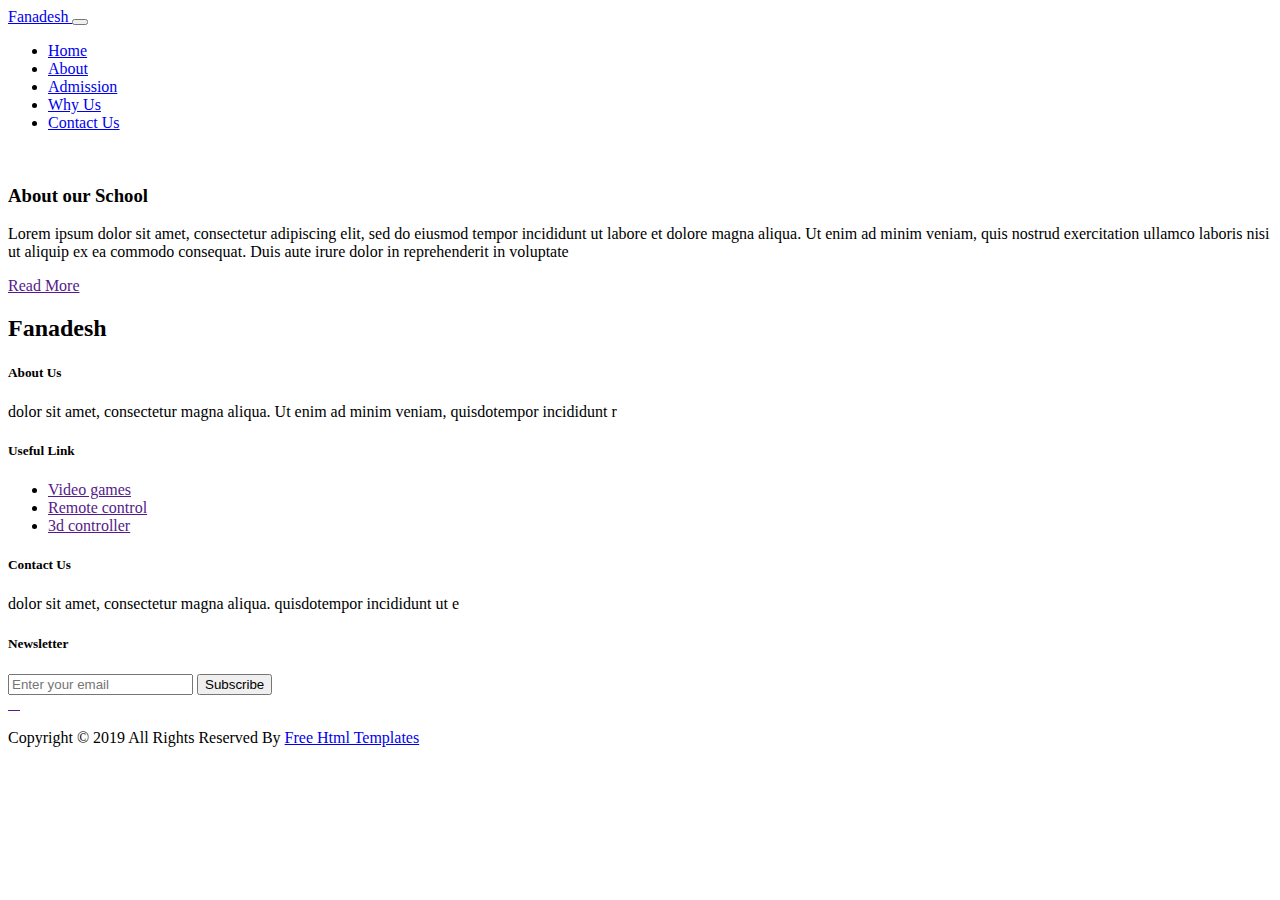
==== about.html @ c308b406 "Add files via upload" ====
<!DOCTYPE html>
<html>

<head>
  <!-- Basic -->
  <meta charset="utf-8" />
  <meta http-equiv="X-UA-Compatible" content="IE=edge" />
  <!-- Mobile Metas -->
  <meta name="viewport" content="width=device-width, initial-scale=1, shrink-to-fit=no" />
  <!-- Site Metas -->
  <meta name="keywords" content="" />
  <meta name="description" content="" />
  <meta name="author" content="" />

  <title>Fanadesh</title>



  <!-- bootstrap core css -->
  <link rel="stylesheet" type="text/css" href="css/bootstrap.css" />
  <!-- progress barstle -->
  <link rel="stylesheet" href="css/css-circular-prog-bar.css">
  <!-- fonts style -->
  <link href="https://fonts.googleapis.com/css?family=Poppins:400,700|Raleway:400,600&display=swap" rel="stylesheet">
  <!-- font wesome stylesheet -->
  <link rel="stylesheet" href="https://maxcdn.bootstrapcdn.com/font-awesome/4.3.0/css/font-awesome.min.css">
  <!-- Custom styles for this template -->
  <link href="css/style.css" rel="stylesheet" />
  <!-- responsive style -->
  <link href="css/responsive.css" rel="stylesheet" />




  <link rel="stylesheet" href="css/css-circular-prog-bar.css">


</head>

<body class="sub_page">
  <div class="top_container ">
    <!-- header section strats -->
    <header class="header_section">
      <div class="container">
        <nav class="navbar navbar-expand-lg custom_nav-container ">
          <a class="navbar-brand" href="index.html">
            <span>
              Fanadesh
            </span>
          </a>
          <button class="navbar-toggler" type="button" data-toggle="collapse" data-target="#navbarSupportedContent"
            aria-controls="navbarSupportedContent" aria-expanded="false" aria-label="Toggle navigation">
            <span class="navbar-toggler-icon"></span>
          </button>

          <div class="collapse navbar-collapse" id="navbarSupportedContent">
            <div class="d-flex ml-auto flex-column flex-lg-row align-items-center">
              <ul class="navbar-nav  ">
                <li class="nav-item active">
                  <a class="nav-link" href="index.html"> Home <span class="sr-only">(current)</span></a>
                </li>
                <li class="nav-item ">
                  <a class="nav-link" href="about.html"> About </a>
                </li>

                <li class="nav-item ">
                  <a class="nav-link" href="admission.html"> Admission </a>
                </li>

                <li class="nav-item">
                  <a class="nav-link" href="why.html"> Why Us </a>
                </li>

                <li class="nav-item">
                  <a class="nav-link" href="contact.html">Contact Us</a>
                </li>

              </ul>
            </div>
        </nav>
      </div>
    </header>
  </div>
  <!-- end header section -->

  <div class="common_style">

    <!-- about section -->
    <section class="about_section">
      <div class="container">
        <div class="row">
          <div class="col-md-6">
            <div class="about_img-container">
              <img src="images/about.png" alt="">
            </div>
          </div>
          <div class="col-md-6">
            <div class="about_detail-box">
              <h3>
                About our School
              </h3>
              <p>
                Lorem ipsum dolor sit amet, consectetur adipiscing elit, sed do eiusmod tempor incididunt ut labore et
                dolore magna aliqua. Ut enim ad minim veniam, quis nostrud exercitation ullamco laboris nisi ut aliquip
                ex ea commodo consequat. Duis aute irure dolor in reprehenderit in voluptate
              </p>
              <div class="">
                <a href="" class="call_to-btn btn_white-border">
                  Read More
                </a>
              </div>
            </div>
          </div>
        </div>
      </div>
    </section>


    <!-- end about section -->



  </div>



  <section class="info_section layout_padding-top">
    <div class="info_logo-box">
      <h2>
        Fanadesh
      </h2>
    </div>
    <div class="container layout_padding2">
      <div class="row">
        <div class="col-md-3">
          <h5>
            About Us
          </h5>
          <p>
            dolor sit amet, consectetur magna aliqua. Ut enim ad minim veniam, quisdotempor incididunt r
          </p>
        </div>
        <div class="col-md-3">
          <h5>
            Useful Link
          </h5>
          <ul>
            <li>
              <a href="">
                Video games
              </a>
            </li>
            <li>
              <a href="">
                Remote control
              </a>
            </li>
            <li>
              <a href="">
                3d controller
              </a>
            </li>
          </ul>
        </div>
        <div class="col-md-3">
          <h5>
            Contact Us
          </h5>
          <p>
            dolor sit amet, consectetur magna aliqua. quisdotempor incididunt ut e
          </p>
        </div>
        <div class="col-md-3">

          <div class="subscribe_container">
            <h5>
              Newsletter
            </h5>
            <div class="form_container">
              <form action="">
                <input type="email" placeholder="Enter your email">
                <button type="submit">
                  Subscribe
                </button>
              </form>
            </div>
          </div>

        </div>
      </div>
    </div>
    <div class="container">
      <div class="social_container">

        <div class="social-box">
          <a href="">
            <img src="images/fb.png" alt="">
          </a>

          <a href="">
            <img src="images/twitter.png" alt="">
          </a>
          <a href="">
            <img src="images/linkedin.png" alt="">
          </a>
          <a href="">
            <img src="images/instagram.png" alt="">
          </a>
        </div>
      </div>
    </div>
  </section>

  <!-- footer section -->
  <section class="container-fluid footer_section">
    <p>
      Copyright &copy; 2019 All Rights Reserved By
      <a href="https://html.design/">Free Html Templates</a>
    </p>
  </section>
  <!-- footer section -->

  <script type="text/javascript" src="js/jquery-3.4.1.min.js"></script>
  <script type="text/javascript" src="js/bootstrap.js"></script>


</body>

</html>
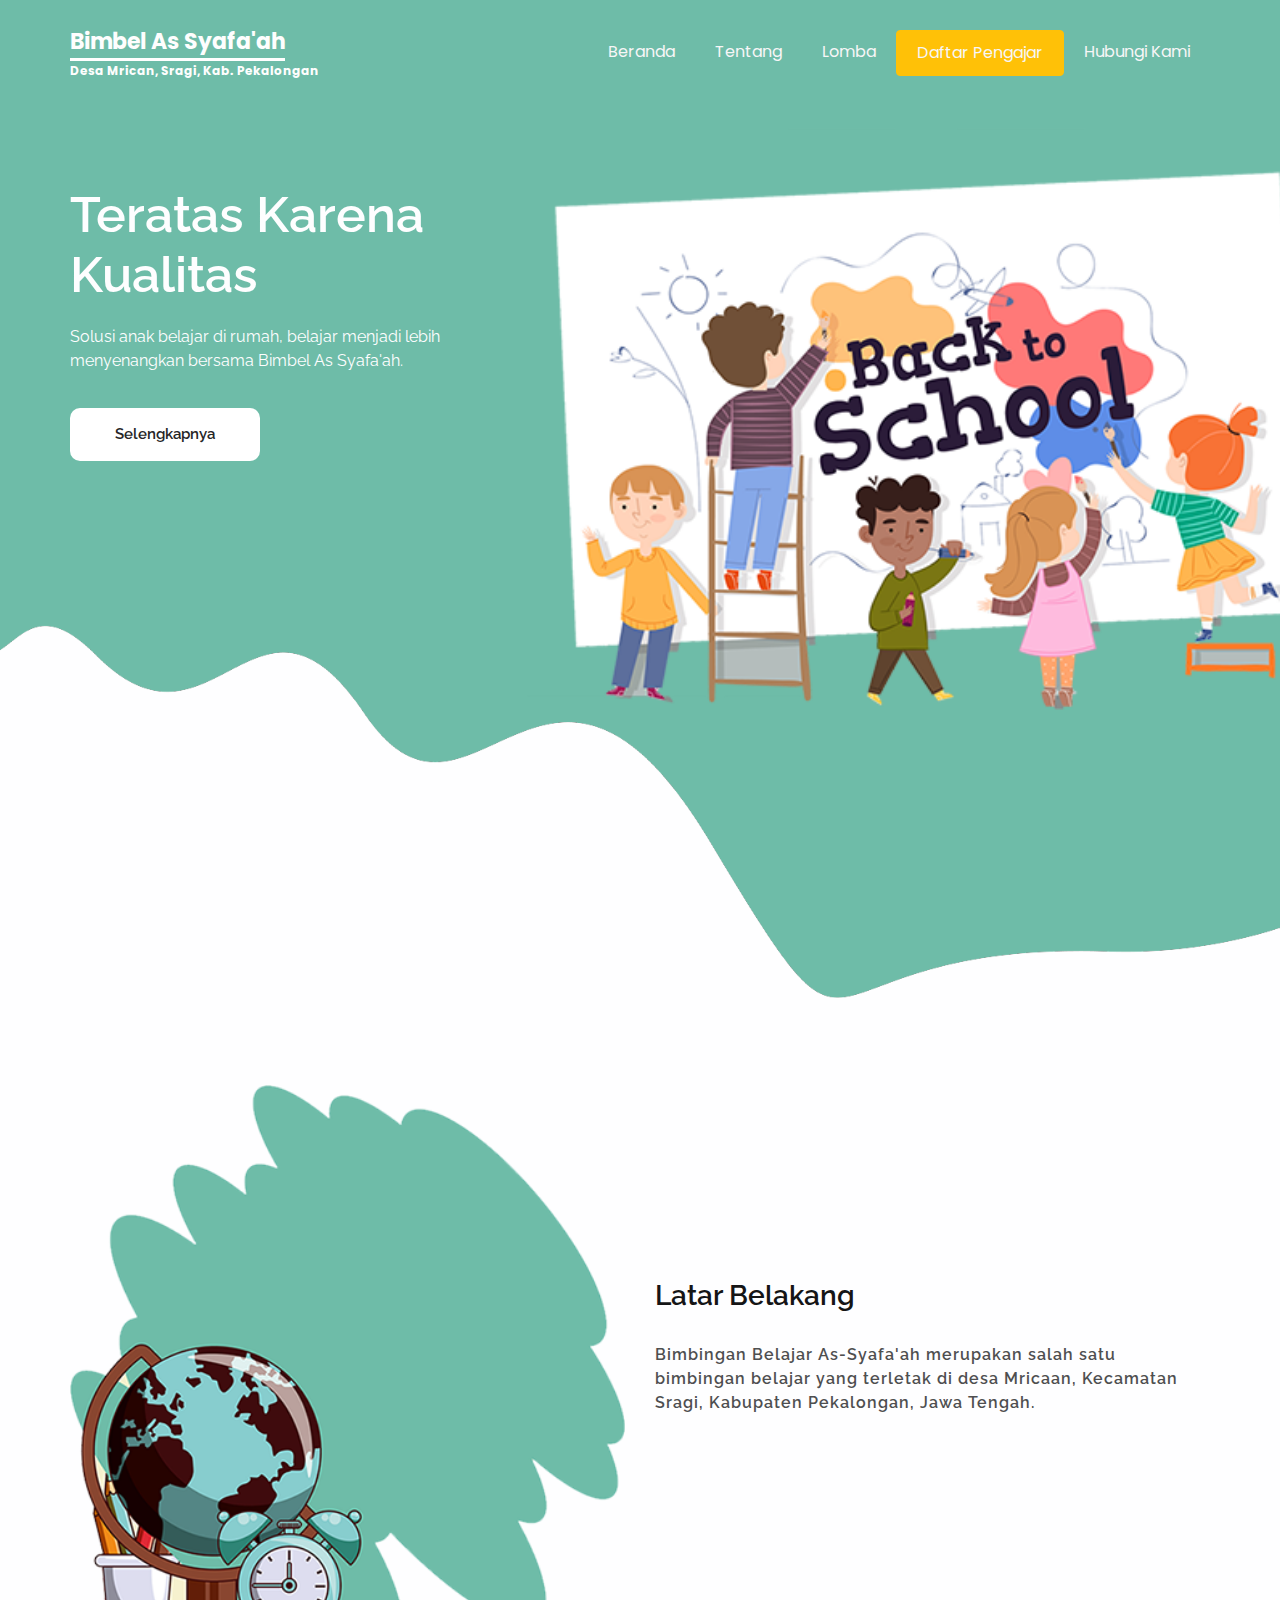
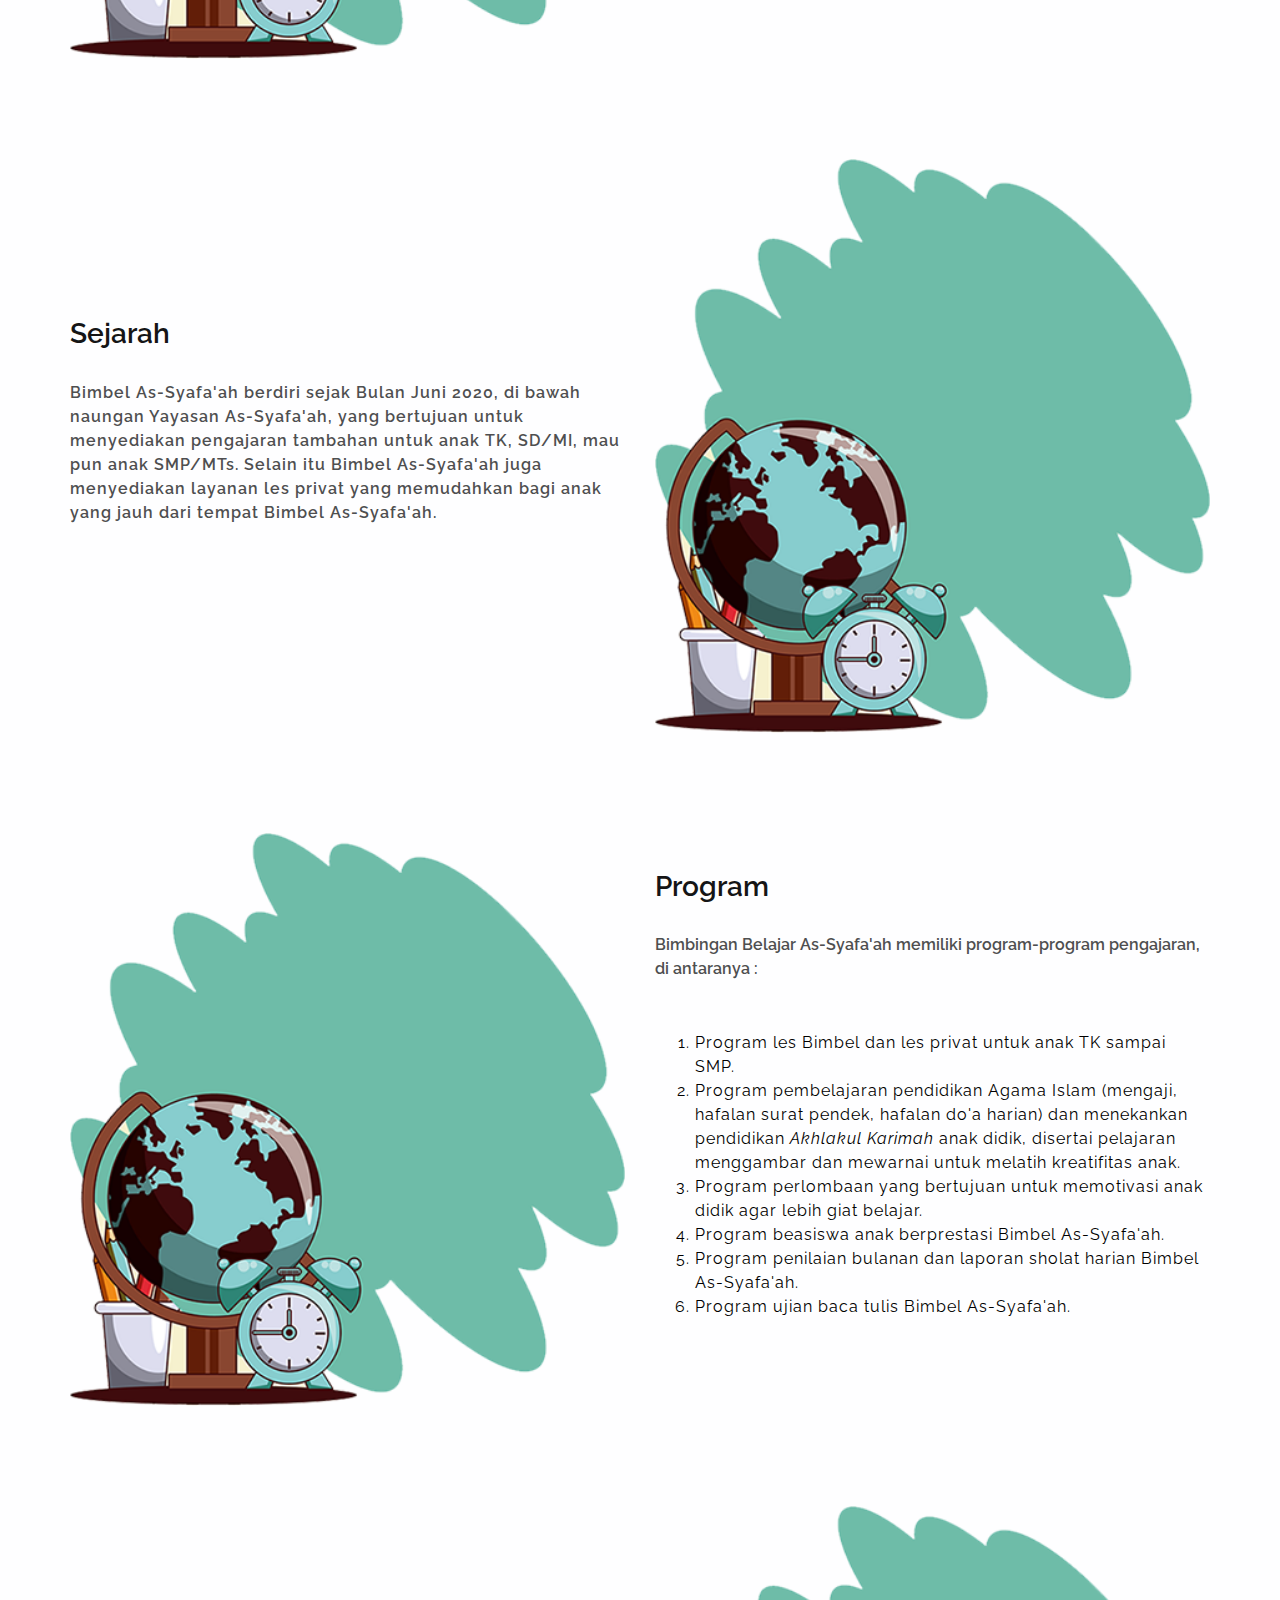
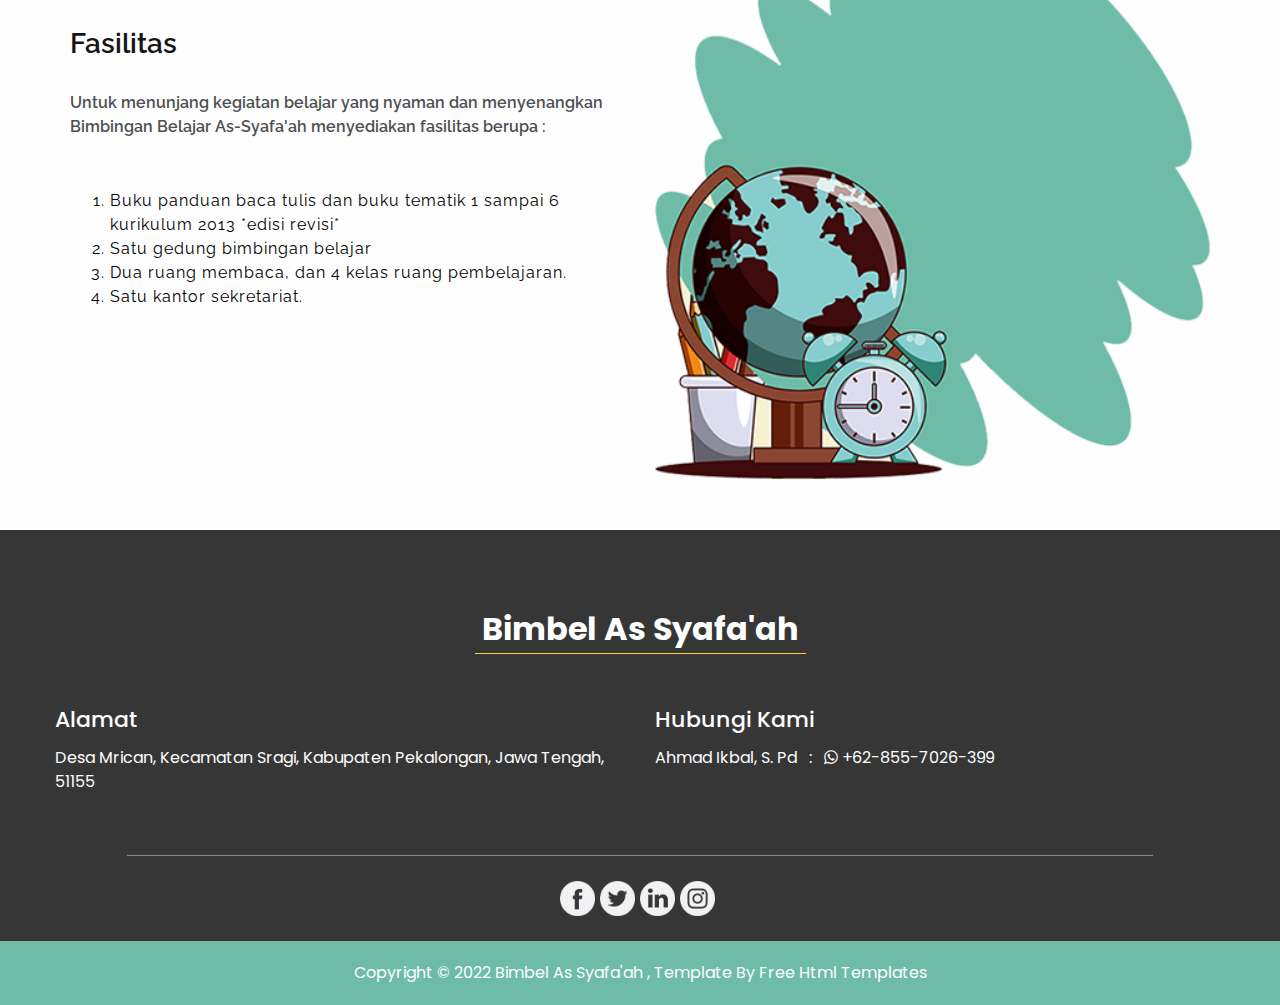
==== commit fde8ffde: "Update about.html" ====
--- a/about.html
+++ b/about.html
@@ -8,11 +8,11 @@
   <!-- Mobile Metas -->
   <meta name="viewport" content="width=device-width, initial-scale=1, shrink-to-fit=no" />
   <!-- Site Metas -->
-  <meta name="keywords" content="" />
-  <meta name="description" content="" />
+  <meta name="keywords" content="Bimbel As Syafa'ah" />
+  <meta name="description" content="Bimbingan Belajar As Syafa'ah, Teratas karena Kualitas" />
   <meta name="author" content="" />
 
-  <title>Fanadesh</title>
+  <title>Bimbel As Syafa'ah</title>
 
 
 
@@ -37,55 +37,83 @@
 
 </head>
 
-<body class="sub_page">
-  <div class="top_container ">
+<body>
+  <div class="top_container">
     <!-- header section strats -->
     <header class="header_section">
       <div class="container">
         <nav class="navbar navbar-expand-lg custom_nav-container ">
           <a class="navbar-brand" href="index.html">
-            <span>
-              Fanadesh
-            </span>
+            <div class="d-flex flex-column justify-content-center align-items-start">
+              <span style="border-bottom: 3px solid #fff; margin-bottom: 1px;">Bimbel As Syafa'ah</span>
+              <span style="font-size: 12px;">Desa Mrican, Sragi, Kab. Pekalongan</span>
+            </div>
           </a>
           <button class="navbar-toggler" type="button" data-toggle="collapse" data-target="#navbarSupportedContent"
-            aria-controls="navbarSupportedContent" aria-expanded="false" aria-label="Toggle navigation">
-            <span class="navbar-toggler-icon"></span>
-          </button>
-
-          <div class="collapse navbar-collapse" id="navbarSupportedContent">
-            <div class="d-flex ml-auto flex-column flex-lg-row align-items-center">
-              <ul class="navbar-nav  ">
-                <li class="nav-item active">
-                  <a class="nav-link" href="index.html"> Home <span class="sr-only">(current)</span></a>
+          aria-controls="navbarSupportedContent" aria-expanded="false" aria-label="Toggle navigation">
+          <span class="navbar-toggler-icon"></span>
+        </button>
+
+        <div class="collapse navbar-collapse" id="navbarSupportedContent">
+          <div class="d-flex ml-auto flex-column flex-lg-row align-items-center">
+            <ul class="navbar-nav  ">
+              <li class="nav-item active">
+                <a class="nav-link" href="index.html"> Beranda <span class="sr-only">(current)</span></a>
+              </li>
+              <li class="nav-item active">
+                <a class="nav-link" href="javascript:void(0)"> Tentang </a>
+              </li>
+
+              <li class="nav-item ">
+                <a class="nav-link" href="admission.html"> Lomba </a>
+              </li>
+
+      <li class="nav-item ">
+                <a class="nav-link btn btn-warning" onclick="if(confirm('Anda akan dialihkan ke halaman pendaftaran pengajar Bimbel As- Syafaah')){document.location='https://docs.google.com/forms/d/e/1FAIpQLSdELnzwyBc4PSWKv_lBbMI3qu3PjUaOruqvJbGCeCYUFqlJyg/viewform?usp=sf_link'}"> Daftar Pengajar </a>
+              </li>
+
+
+<!--                <li class="nav-item">
+                  <a class="nav-link" href="why.html"> Why Us </a>
+                </li> -->
+
+                <li class="nav-item">
+                  <a class="nav-link" href="contact.html">Hubungi Kami</a>
                 </li>
-                <li class="nav-item ">
-                  <a class="nav-link" href="about.html"> About </a>
-                </li>
-
-                <li class="nav-item ">
-                  <a class="nav-link" href="admission.html"> Admission </a>
-                </li>
-
-                <li class="nav-item">
-                  <a class="nav-link" href="why.html"> Why Us </a>
-                </li>
-
-                <li class="nav-item">
-                  <a class="nav-link" href="contact.html">Contact Us</a>
-                </li>
 
               </ul>
             </div>
-        </nav>
-      </div>
-    </header>
-  </div>
-  <!-- end header section -->
+          </nav>
+        </div>
+      </header>
+      <section class="hero_section ">
+        <div class="hero-container container">
+          <div class="hero_detail-box">
+            <h1>
+              Teratas Karena Kualitas
+            </h1>
+            <p>
+              Solusi anak belajar di rumah, belajar menjadi lebih menyenangkan bersama Bimbel As Syafa'ah.
+            </p>
+            <div class="hero_btn-continer">
+              <a href="" class="call_to-btn btn_white-border">
+                Selengkapnya
+              </a>
+            </div>
+          </div>
+          <div class="hero_img-container">
+            <div>
+              <img src="images/hero.png" alt="" class="img-fluid">
+            </div>
+          </div>
+        </div>
+      </section>
+    </div>
+    <!-- end header section -->
 
   <div class="common_style">
 
-    <!-- about section -->
+    <!-- Awal section -->
     <section class="about_section">
       <div class="container">
         <div class="row">
@@ -97,17 +125,86 @@
           <div class="col-md-6">
             <div class="about_detail-box">
               <h3>
-                About our School
+                Latar Belakang
+              </h3>
+              <p style="letter-spacing: 1px;">
+                Bimbingan Belajar As-Syafa'ah merupakan salah satu bimbingan belajar yang terletak di desa Mricaan, Kecamatan Sragi, Kabupaten Pekalongan, Jawa Tengah.
+              </p>
+              <div class="">
+                <!-- <a href="" class="call_to-btn btn_white-border">
+                  Read More
+                </a> -->
+              </div>
+            </div>
+          </div>
+        </div>
+      </div>
+    </section>
+
+
+    <!-- end awal section -->
+
+    <!-- Awal section -->
+    <section class="about_section">
+      <div class="container">
+        <div class="row">
+          <div class="col-md-6">
+            <div class="about_detail-box">
+              <h3>
+                Sejarah
+              </h3>
+              <p style="letter-spacing: 1px;">
+                Bimbel As-Syafa'ah berdiri sejak Bulan Juni 2020, di bawah naungan Yayasan As-Syafa'ah, yang bertujuan untuk menyediakan pengajaran tambahan untuk anak TK, SD/MI, mau pun anak SMP/MTs. Selain itu Bimbel As-Syafa'ah juga menyediakan layanan les privat yang memudahkan bagi anak yang jauh dari tempat Bimbel As-Syafa'ah.
+              </p>
+              <div class="">
+<!--                 <a href="" class="call_to-btn btn_white-border">
+                  Read More
+                </a> -->
+              </div>
+            </div>
+          </div>
+          <div class="col-md-6">
+            <div class="about_img-container">
+              <img src="images/about.png" alt="">
+            </div>
+          </div>
+
+        </div>
+      </div>
+    </section>
+
+
+    <!-- end about section -->
+
+    <!-- Awal section -->
+    <section id="program" class="about_section">
+      <div class="container">
+        <div class="row">
+          <div class="col-md-6">
+            <div class="about_img-container">
+              <img src="images/about.png" alt="">
+            </div>
+          </div>
+          <div class="col-md-6">
+            <div class="about_detail-box">
+              <h3>
+                Program
               </h3>
               <p>
-                Lorem ipsum dolor sit amet, consectetur adipiscing elit, sed do eiusmod tempor incididunt ut labore et
-                dolore magna aliqua. Ut enim ad minim veniam, quis nostrud exercitation ullamco laboris nisi ut aliquip
-                ex ea commodo consequat. Duis aute irure dolor in reprehenderit in voluptate
+                Bimbingan Belajar As-Syafa'ah memiliki program-program pengajaran, di antaranya :
+                <ol style="letter-spacing: 1px;color: #000;">
+                  <li>Program les Bimbel dan les privat untuk anak TK sampai SMP.</li>
+                  <li>Program pembelajaran pendidikan Agama Islam (mengaji, hafalan surat pendek, hafalan do'a harian) dan menekankan pendidikan <i>Akhlakul Karimah</i> anak didik, disertai pelajaran menggambar dan mewarnai untuk melatih kreatifitas anak.</li>
+                  <li>Program perlombaan yang bertujuan untuk memotivasi anak didik agar lebih giat belajar.</li>
+                  <li>Program beasiswa anak berprestasi Bimbel As-Syafa'ah.</li>
+                  <li>Program penilaian bulanan dan laporan sholat harian Bimbel As-Syafa'ah.</li>
+                  <li>Program ujian baca tulis Bimbel As-Syafa'ah.</li>
+                </ol>
               </p>
               <div class="">
-                <a href="" class="call_to-btn btn_white-border">
+                <!-- <a href="" class="call_to-btn btn_white-border">
                   Read More
-                </a>
+                </a> -->
               </div>
             </div>
           </div>
@@ -118,31 +215,68 @@
 
     <!-- end about section -->
 
+    <!-- Awal section -->
+    <section id="program" class="about_section">
+      <div class="container">
+        <div class="row">
+          <div class="col-md-6">
+            <div class="about_detail-box">
+              <h3>
+                Fasilitas
+              </h3>
+              <p>
+                Untuk menunjang kegiatan belajar yang nyaman dan menyenangkan Bimbingan Belajar As-Syafa'ah menyediakan fasilitas berupa :
+                <ol style="letter-spacing: 1px;color: #000;">
+                  <li>Buku panduan baca tulis dan buku tematik 1 sampai 6 kurikulum 2013 *edisi revisi*</li>
+                  <li>Satu gedung bimbingan belajar</li>
+                  <li>Dua ruang membaca, dan 4 kelas ruang pembelajaran.</li>
+                  <li>Satu kantor sekretariat.</li>
+                </ol>
+              </p>
+              <div class="">
+                <!-- <a href="" class="call_to-btn btn_white-border">
+                  Read More
+                </a> -->
+              </div>
+            </div>
+          </div>
+          <div class="col-md-6">
+            <div class="about_img-container">
+              <img src="images/about.png" alt="">
+            </div>
+          </div>
+        </div>
+      </div>
+    </section>
+
+
+    <!-- end about section -->
 
 
   </div>
 
 
 
+  <!--info section -->
   <section class="info_section layout_padding-top">
     <div class="info_logo-box">
       <h2>
-        Fanadesh
+        Bimbel As Syafa'ah
       </h2>
     </div>
     <div class="container layout_padding2">
       <div class="row">
-        <div class="col-md-3">
+        <div class="col-md-6">
           <h5>
-            About Us
+            Alamat                                                                             
           </h5>
           <p>
-            dolor sit amet, consectetur magna aliqua. Ut enim ad minim veniam, quisdotempor incididunt r
+            Desa Mrican, Kecamatan Sragi, Kabupaten Pekalongan, Jawa Tengah, 51155 
           </p>
         </div>
-        <div class="col-md-3">
+<!--         <div class="col-md-3">
           <h5>
-            Useful Link
+            Useful Link 
           </h5>
           <ul>
             <li>
@@ -151,74 +285,75 @@
               </a>
             </li>
             <li>
-              <a href="">
-                Remote control
-              </a>
-            </li>
-            <li>
-              <a href="">
-                3d controller
-              </a>
-            </li>
-          </ul>
-        </div>
-        <div class="col-md-3">
+             <a href="">
+              Remote control
+            </a>
+          </li>
+          <li>
+            <a href="">
+              3d controller
+            </a>
+          </li>
+        </ul>
+      </div>
+    -->      
+    <div class="col-md-6">
+      <h5>
+        Hubungi Kami
+      </h5>
+      <p>
+        Ahmad Ikbal, S. Pd &nbsp; : &nbsp; <i class="fa fa-whatsapp"></i> +62-855-7026-399  
+      </p>
+    </div>
+<!--       <div class="col-md-3">
+
+        <div class="subscribe_container">
           <h5>
-            Contact Us
+            Newsletter
           </h5>
-          <p>
-            dolor sit amet, consectetur magna aliqua. quisdotempor incididunt ut e
-          </p>
-        </div>
-        <div class="col-md-3">
-
-          <div class="subscribe_container">
-            <h5>
-              Newsletter
-            </h5>
-            <div class="form_container">
-              <form action="">
-                <input type="email" placeholder="Enter your email">
-                <button type="submit">
-                  Subscribe
-                </button>
-              </form>
-            </div>
-          </div>
-
-        </div>
-      </div>
-    </div>
-    <div class="container">
-      <div class="social_container">
-
-        <div class="social-box">
-          <a href="">
-            <img src="images/fb.png" alt="">
-          </a>
-
-          <a href="">
-            <img src="images/twitter.png" alt="">
-          </a>
-          <a href="">
-            <img src="images/linkedin.png" alt="">
-          </a>
-          <a href="">
-            <img src="images/instagram.png" alt="">
-          </a>
-        </div>
-      </div>
-    </div>
-  </section>
-
-  <!-- footer section -->
-  <section class="container-fluid footer_section">
-    <p>
-      Copyright &copy; 2019 All Rights Reserved By
-      <a href="https://html.design/">Free Html Templates</a>
-    </p>
-  </section>
-  <!-- footer section -->
+          <div class="form_container">
+            <form action="">
+              <input type="email" placeholder="Enter your email">
+              <button type="submit">
+                Subscribe
+              </button>
+            </form>
+          </div>
+        </div>
+
+      </div> -->
+    </div>
+  </div>
+  <div class="container">
+    <div class="social_container">
+
+      <div class="social-box">
+        <a href="">
+          <img src="images/fb.png" alt="">
+        </a>
+
+        <a href="">
+          <img src="images/twitter.png" alt="">
+        </a>
+        <a href="">
+          <img src="images/linkedin.png" alt="">
+        </a>
+        <a href="">
+          <img src="images/instagram.png" alt="">
+        </a>
+      </div>
+    </div>
+  </div>
+</section>
+
+<!-- footer section -->
+<section class="container-fluid footer_section">
+  <p>
+    Copyright &copy; 2022 Bimbel As Syafa'ah , Template By
+    <a href="https://html.design/">Free Html Templates</a>
+  </p>
+</section>
+<!-- footer section -->
 
   <script type="text/javascript" src="js/jquery-3.4.1.min.js"></script>
   <script type="text/javascript" src="js/bootstrap.js"></script>
@@ -226,4 +361,4 @@
 
 </body>
 
-</html>+</html>
--- a/css/style.css
+++ b/css/style.css
@@ -0,0 +1,562 @@
+body {
+  font-family: 'Raleway', sans-serif;
+  background-color: #fefeff;
+}
+
+.layout_padding {
+  padding: 75px 0;
+}
+
+
+
+.layout_padding2 {
+  padding: 45px 0;
+}
+
+.layout_padding2-top {
+  padding-top: 45px;
+}
+
+.layout_padding-top {
+  padding-top: 75px;
+}
+
+.layout_padding-bottom {
+  padding-bottom: 75px;
+}
+
+.call_to-btn {
+  display: inline-block;
+  padding: 15px 45px;
+  border-radius: 10px;
+  font-size: 15px;
+  background-color: #ffffff;
+  color: #262627;
+  font-weight: 600;
+  transition: all 0.3s ease 0s;
+}
+
+.hero_section .call_to-btn {}
+
+.call_to-btn img {
+  width: 18px;
+  margin-left: 10px;
+}
+
+.btn_on-hover {
+  transition: all 0.3s ease 0s;
+}
+
+.call_to-btn:hover,
+.btn_on-hover:hover {
+  -webkit-box-shadow: 0px 5px 10px -5px rgba(0, 0, 0, 0.7);
+  -moz-box-shadow: 0px 5px 10px -5px rgba(0, 0, 0, 0.7);
+  box-shadow: 0px 5px 10px -5px rgba(0, 0, 0, 0.7);
+  transform: translateY(-7px);
+}
+
+.main-heading {
+  color: #082465;
+  font-weight: bold;
+  text-align: center;
+}
+
+/*header section*/
+
+.header_section {
+  padding-top: 10px;
+  font-family: 'Poppins', sans-serif;
+
+}
+
+nav.navbar.navbar-expand-lg {
+
+  padding: 10px 0;
+}
+
+.custom_nav-container.navbar-expand-lg .navbar-nav .nav-link {
+  padding: 10px 20px;
+  color: #f7f6f7;
+  text-align: center;
+}
+
+
+a,
+a:hover,
+a:focus {
+  text-decoration: none;
+}
+
+a:hover,
+a:focus {
+  color: initial;
+}
+
+.btn,
+.btn:focus {
+  outline: none !important;
+  box-shadow: none;
+}
+
+.top_container {
+  position: relative;
+}
+
+
+
+.top_container::before {
+  content: "";
+  position: absolute;
+  width: 100%;
+  height: 100%;
+  background: url(../images/hero-bg-edit.png);
+  background-size: 100% 100%;
+  background-position: right bottom;
+  background-repeat: no-repeat;
+  z-index: -1;
+}
+
+.sub_page .top_container::before {
+  background-color: #fdd31d;
+  background-image: none;
+}
+
+/*.top_container::after {
+  content: "";
+  position: absolute;
+  width: 75px;
+  height: 75px;
+  bottom: 20%;
+  left: 6%;
+  background-color: #fdd31d;
+}*/
+
+
+.sub_page .top_container::after {
+  display: none;
+}
+
+
+.navbar-brand img {
+  width: 25px;
+  margin-right: 7px;
+}
+
+
+.custom_nav-container .nav_search-btn {
+  background-image: url(../images/search-icon.png);
+  background-size: 22px;
+  background-repeat: no-repeat;
+  background-position-y: 7px;
+  width: 35px;
+  height: 35px;
+  padding: 0;
+  border: none;
+}
+
+.navbar-brand {
+  display: flex;
+  align-items: center;
+}
+
+.navbar-brand span {
+  font-size: 22px;
+  font-weight: 700;
+  color: #fefefe;
+}
+
+.custom_nav-container {
+  z-index: 99999;
+  padding: 15px 0;
+}
+
+.custom_nav-container .navbar-toggler {
+  outline: none;
+}
+
+.custom_nav-container .navbar-toggler .navbar-toggler-icon {
+  background-image: url(../images/menu.png);
+  background-size: 40px;
+}
+
+/*end header section*/
+
+/* hero section */
+.hero-container {
+  display: flex;
+  padding-top: 90px;
+  padding-bottom: 325px;
+}
+
+.hero_detail-box {
+  width: 40%;
+}
+
+.hero_img-container {
+  width: 68%;
+  margin-right: -8%;
+  margin-top: -5%;
+}
+
+.hero_img-container img {
+  width: 100%;
+}
+
+.hero_detail-box {
+  color: #fefeff;
+}
+
+.hero_detail-box h1 {
+  font-size: 50px;
+  color: #fefeff;
+  font-weight: 600;
+  width: 90%;
+}
+
+
+.hero_detail-box p {
+  margin-top: 20px;
+  margin-bottom: 35px;
+}
+
+
+/* end hero section */
+
+/* common style for some sections */
+.common_style>section {
+  padding: 50px 0;
+}
+
+.common_style .row {
+  align-items: center;
+}
+
+.common_style h3 {
+  font-weight: 600;
+  color: #151516;
+}
+
+.common_style p {
+  font-weight: 600;
+  color: #4e4f50;
+  margin: 30px 0 50px 0;
+}
+
+.common_style img {
+  width: 100%;
+}
+
+
+/* end common style */
+
+/* about section */
+.section {
+  text-align: right;
+}
+
+.about_section a {
+  background-color: #6ebca8;
+  color: #fefeff;
+}
+
+/* end about section */
+
+/* admission section */
+
+
+.admission_section a {
+  background-color: #fdd31d;
+  color: #fefeff;
+}
+
+/* end admission section */
+
+/* why section */
+
+.why_section {
+  text-align: left;
+}
+
+.why_section a {
+  background-color: #6ebca8;
+  color: #fefeff;
+}
+
+/* end why section */
+
+/* determine section */
+
+
+.determine_section a {
+  background-color: #fdd31d;
+  color: #fefeff;
+}
+
+
+/* end determine section */
+
+/* client section */
+.client_section h2,
+.client_section h5,
+.client_section p {
+  font-weight: 600;
+}
+
+.client_section h2 {
+  text-align: center;
+}
+
+
+.client_section h5 {
+  font-size: 24px;
+  color: #fdd31d;
+}
+
+.client_section .row {
+  align-items: center;
+  padding: 75px 0;
+  margin: 0 15px;
+}
+
+.client_section img {
+  width: 100%;
+}
+
+.client_img-box::before,
+.client_img-box::after {
+  content: "";
+  position: absolute;
+  width: 100px;
+  height: 30px;
+  border-radius: 20px;
+  background-color: #fdd31d;
+}
+
+.client_img-box::before {
+  top: -15px;
+  transform: rotate(139deg);
+  left: -15px;
+  animation: beforeanimate 1s;
+  animation-delay: .1s;
+}
+
+.client_img-box::after {
+  bottom: -15px;
+  transform: rotate(142deg);
+  right: -15px;
+  animation: afteranimate 1s;
+  animation-delay: .1s;
+}
+
+
+@keyframes beforeanimate {
+  0% {
+    top: 43%;
+    transform: rotate(142deg);
+    left: 31%;
+
+  }
+
+  100% {
+    top: -15px;
+    transform: rotate(139deg);
+    left: -15px;
+  }
+}
+
+@keyframes afteranimate {
+  0% {
+    bottom: 46%;
+    transform: rotate(142deg);
+    right: 35%;
+  }
+
+  100% {
+    bottom: -15px;
+    transform: rotate(142deg);
+    right: -15px;
+  }
+}
+
+.client_section .carousel-indicators {
+  margin: 0;
+  justify-content: flex-end;
+  padding-right: 15px;
+  bottom: 20px;
+}
+
+.client_section .carousel-indicators li {
+  width: 25px;
+  height: 25px;
+  background-color: #6bd1bd;
+  border-radius: 100%;
+  opacity: 1;
+}
+
+.client_section .carousel-indicators li.active {
+  background-color: #fdd31d;
+}
+
+/* end client section */
+
+/* contact section */
+
+.contact_section {
+  padding: 75px 45px;
+  font-family: 'Poppins', sans-serif;
+}
+
+.contact_section .row {
+  align-items: center;
+}
+
+.contact_section input {
+  border: none;
+  outline: none;
+  border-bottom: 1px solid #000;
+  width: 90%;
+  margin: 15px 0;
+}
+
+
+
+.contact_form-container button {
+  border: none;
+  background-color: #6bd1bd;
+  color: #fff;
+  font-size: 15px;
+  padding: 15px 45px;
+  border-radius: 30px;
+  text-transform: uppercase;
+  font-weight: bold;
+}
+
+.contact_img-box {
+
+  display: flex;
+  align-items: center;
+
+}
+
+.contact_img-box img {
+  width: 100%;
+}
+
+.contact_section h2 {
+  font-size: 26px;
+  color: #010103;
+  font-weight: 600;
+  font-family: 'Raleway', sans-serif;
+  margin-bottom: 35px;
+}
+
+
+/* end contact section */
+
+
+/* info section */
+.info_section {
+  background-color: #363636;
+  color: #ffffff;
+  font-family: 'Poppins', sans-serif;
+}
+
+.info_logo-box {
+  display: flex;
+  justify-content: center;
+}
+
+.info_logo-box h2 {
+  font-weight: bold;
+  padding: 5px 7px;
+  border-bottom: 1.5px solid #fdd31d;
+}
+
+.info_section ul {
+  padding: 0;
+}
+
+.info_section ul li {
+  list-style-type: none;
+  margin: 3px 0;
+}
+
+.info_section ul li a {
+  color: #ffffff;
+}
+
+.info_section ul li a:hover {
+  color: #fdd31d;
+}
+
+.info_section h5 {
+  margin-bottom: 12px;
+  font-size: 22px;
+}
+
+
+
+.info_section .form_container input {
+  width: 225px;
+  height: 40px;
+  padding: 10px;
+}
+
+.info_section .form_container input::placeholder {
+  color: #ccc8c8;
+}
+
+.info_section .form_container button {
+  background-color: #fdd31d;
+  border: none;
+  outline: none;
+  color: #fff;
+  padding: 8px 30px;
+  margin-top: 15px;
+  font-size: 15px;
+  text-transform: uppercase;
+}
+
+.social_container {
+  width: 90%;
+  margin: 0 auto;
+  border-top: 1px solid #898989;
+  padding: 25px 0;
+}
+
+.info_section .social-box {
+  margin: 0 auto;
+  width: 400px;
+  display: flex;
+  justify-content: center;
+}
+
+.info_section .social-box img {
+  width: 35px;
+  margin-right: 5px;
+}
+
+/* end info section */
+
+/* footer section*/
+
+.footer_section {
+  background-color: #6ebca8;
+  padding: 20px 15px;
+  font-family: 'Poppins', sans-serif;
+
+}
+
+.footer_section p {
+  color: #fdfdfe;
+  margin: 0;
+  text-align: center;
+}
+
+.footer_section a {
+  color: #fdfdfe;
+}
+
+
+
+/* end footer section*/
--- a/css/responsive.css
+++ b/css/responsive.css
@@ -0,0 +1,153 @@
+@media (max-width: 1120px) {}
+
+@media (max-width: 992px) {
+
+
+    .hero-container {
+        flex-direction: column;
+    }
+
+    .hero_detail-box {
+        width: 100%;
+        margin-bottom: 45px;
+    }
+
+    .hero_img-container {
+        width: 100%;
+    }
+
+    .hero-container.container {
+        padding-top: 45px;
+    }
+
+    .custom_nav-container.navbar-expand-lg .navbar-nav .nav-link {
+        color: #fff;
+    }
+
+
+}
+
+
+@media (max-width: 768px) {
+
+    .hero_detail-box {
+        text-align: center;
+    }
+
+    .hero_detail-box h1 {
+        width: 100%;
+    }
+
+    .top_container::after {
+        display: none;
+    }
+
+    .top_container::before {
+        background-size: cover;
+    }
+
+    .info_section .col-md-3 {
+        padding: 20px 25px;
+        text-align: center;
+    }
+
+    .common_style img {
+        width: 100%;
+        margin: 20px auto;
+    }
+
+}
+
+@media (max-width: 576px) {
+    
+    .hero-container {
+        padding-bottom: 100px;
+    }
+
+    .client_img-box::before,
+    .client_img-box::after {
+        content: "";
+        position: absolute;
+        width: 75px;
+        height: 20px;
+        border-radius: 20px;
+        background-color: #fdd31d;
+    }
+
+    .client_img-box::before {
+        top: 0;
+        transform: rotate(132deg);
+        left: -15px;
+        animation: beforeanimate 1s;
+        animation-delay: .1s;
+    }
+
+    .client_img-box::after {
+        bottom: 0px;
+        transform: rotate(135deg);
+        right: -15px;
+        animation: afteranimate 1s;
+        animation-delay: .1s;
+    }
+
+
+    @keyframes beforeanimate {
+        0% {
+            top: 43%;
+            transform: rotate(142deg);
+            left: 31%;
+
+        }
+
+        100% {
+            top: 0px;
+            transform: rotate(132deg);
+            left: -15px;
+        }
+    }
+
+    @keyframes afteranimate {
+        0% {
+            bottom: 46%;
+            transform: rotate(142deg);
+            right: 35%;
+        }
+
+        100% {
+            bottom: 0px;
+            transform: rotate(135deg);
+            right: -15px;
+        }
+    }
+
+    .contact_section {
+        padding: 0px 15px 0 15px;
+    }
+
+    .sub_page .contact_section {
+        padding: 45px 15px;
+    }
+
+    .contact_section input {
+        width: 100%;
+    }
+
+    .info_section .social-box {
+        width: auto;
+    }
+}
+
+
+
+@media (max-width: 480px) {}
+
+@media (max-width: 400px) {}
+
+@media (max-width: 360px) {}
+
+@media (min-width: 1200px) {
+    .container {
+        max-width: 1170px;
+    }
+
+}
